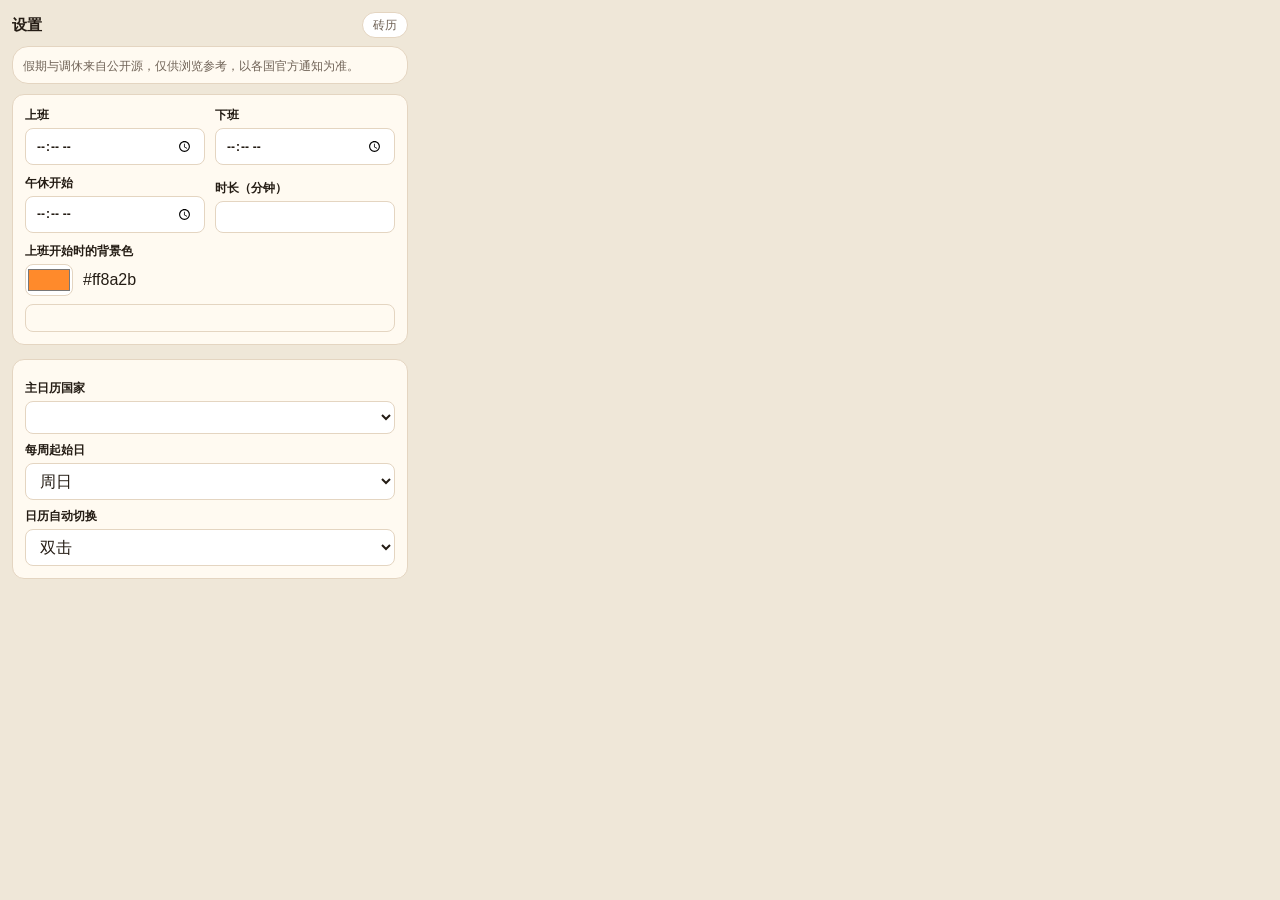
==== extension/options.html @ ad93bbd3 "Publish brickcal: holiday calendar extension with work-hour tracking. Co-authored-by: Cursor <cursor" ====
<!doctype html>
<html lang="zh-CN">
  <head>
    <meta charset="utf-8" />
    <title>砖历 · 设置</title>
    <link rel="stylesheet" href="popup.css" />
    <link rel="stylesheet" href="options.css" />
  </head>
  <body class="options-page">
    <header class="popup-head">
      <b>设置</b>
      <span class="home-chip">砖历</span>
    </header>
    <p class="hint">假期与调休来自公开源，仅供浏览参考，以各国官方通知为准。</p>
    <section class="opt-block">
      <div class="opt-inline">
        <label class="opt-field" for="workStart">
          上班
          <input id="workStart" type="time" />
        </label>
        <label class="opt-field" for="workEnd">
          下班
          <input id="workEnd" type="time" />
        </label>
      </div>
      <div class="opt-inline">
        <label class="opt-field" for="lunchStart">
          午休开始
          <input id="lunchStart" type="time" />
        </label>
        <label class="opt-field" for="lunchMinutes">
          时长（分钟）
          <input id="lunchMinutes" type="number" min="0" max="240" step="15" />
        </label>
      </div>
      <label for="workColor">上班开始时的背景色</label>
      <div class="color-row">
        <input id="workColor" type="color" value="#ff8a2b" />
        <span id="workColorText">#ff8a2b</span>
      </div>
      <div class="color-preview" id="colorPreview" aria-hidden="true"></div>
    </section>
    <section class="opt-block">
      <label for="homeSelect">主日历国家</label>
      <select id="homeSelect"></select>
      <label for="weekStart">每周起始日</label>
      <select id="weekStart">
        <option value="sun">周日</option>
        <option value="mon">周一</option>
      </select>
      <label for="monthSwitch">日历自动切换</label>
      <select id="monthSwitch">
        <option value="dblclick">双击</option>
        <option value="click">单击</option>
      </select>
    </section>
    <p class="save-msg" id="saveMsg" hidden>已保存</p>
    <script src="zh-names.js"></script>
    <script src="holiday.js"></script>
    <script src="work-copy.js"></script>
    <script src="options.js"></script>
  </body>
</html>
---- extension/popup.css ----
:root {
  --bg: #efe7d8;
  --ink: #241c14;
  --muted: #6f6256;
  --paper: #fffaf1;
  --line: #e4d5c1;
  --accent: #c45c26;
  --work: #c45c26;
  --rest: #2f6f5e;
  --weekend: #d94b4b;
}

* {
  box-sizing: border-box;
}

html,
body {
  margin: 0;
}

body {
  --world-item: 50px;
  --world-gap: 6px;
  --main-w: 428px;
  --work-w: 292px;
  width: calc(var(--main-w) + var(--work-w));
  display: flex;
  flex-direction: column;
  align-items: stretch;
  overflow: hidden;
  color: var(--ink);
  font-family: "Segoe UI", "PingFang SC", "Microsoft YaHei", sans-serif;
  background: var(--bg);
}

.board {
  display: flex;
  flex-direction: row;
  align-items: stretch;
  width: 100%;
}

.main {
  width: var(--main-w);
  flex: 0 0 var(--main-w);
  min-width: var(--main-w);
  display: flex;
  flex-direction: column;
  padding: 12px;
}

.work-rail {
  flex: 0 0 var(--work-w);
  width: var(--work-w);
  display: flex;
  padding: 12px 12px 12px 0;
}

.work-panel {
  --work-top: #ff8a2b;
  --work-mid: #ff6a1f;
  --work-bottom: #f04d18;
  height: 100%;
  min-height: 480px;
  flex: 1;
  border-radius: 16px;
  background: linear-gradient(
    180deg,
    var(--work-top) 0%,
    var(--work-mid) 42%,
    var(--work-bottom) 100%
  );
  color: #fff;
  padding: 16px 14px 14px;
  display: flex;
  flex-direction: column;
  transition: background 0.8s ease;
}

.work-slogan {
  margin: 0;
  font-size: 0.88rem;
  font-weight: 700;
  line-height: 1.45;
  min-height: 2.5em;
}

.work-slogan.swap,
.work-quote.swap {
  animation: quote-swap 0.45s ease;
}

.work-ring-wrap {
  flex: 1;
  display: grid;
  place-items: center;
  min-height: 160px;
}

.work-overtime {
  --over-pct: 0%;
  position: relative;
  width: 228px;
  height: 228px;
  display: grid;
  place-items: center;
  background: transparent;
}

.work-over-svg,
.work-ring-svg {
  position: absolute;
  inset: 0;
  width: 100%;
  height: 100%;
  overflow: visible;
  pointer-events: none;
  shape-rendering: geometricPrecision;
}

.work-over-track,
.work-over-progress {
  fill: none;
  stroke-width: 16;
  stroke-linecap: butt;
}

.work-over-track {
  stroke: transparent;
}

.work-overtime.on .work-over-track {
  stroke: rgba(40, 6, 4, 0.32);
}

.work-over-progress {
  stroke: #8a120c;
}

.work-ring {
  --work-core-top: #ff7a24;
  --work-core-bottom: #ff5c16;
  position: relative;
  width: 196px;
  height: 196px;
  display: grid;
  place-items: center;
  background: transparent;
}

.work-ring-track,
.work-ring-progress {
  fill: none;
  stroke-width: 20;
  stroke-linecap: butt;
}

.work-ring-track {
  stroke: rgba(255, 255, 255, 0.22);
}

.work-ring-progress {
  stroke: #fff;
}

.work-ring-core {
  width: 156px;
  height: 156px;
  border-radius: 50%;
  background: linear-gradient(180deg, var(--work-core-top), var(--work-core-bottom));
  display: grid;
  place-items: center;
  align-content: center;
  text-align: center;
  transition: background 0.8s ease;
}

.work-ring .ring-status {
  display: block;
  font-size: 1.05rem;
  font-weight: 800;
  letter-spacing: 0.02em;
  color: #fffaf1;
}

.work-panel.rest .ring-status {
  color: #d9f6e8;
}

.work-ring small {
  display: block;
  opacity: 0.92;
  font-size: 0.72rem;
  margin-top: 2px;
}

.work-ring b {
  display: block;
  margin-top: 4px;
  font-size: 1.25rem;
  font-variant-numeric: tabular-nums;
  letter-spacing: 0.04em;
}

.work-quote {
  margin: 8px 0 0;
  background: rgba(90, 20, 0, 0.28);
  border-radius: 10px;
  padding: 10px 12px;
  font-size: 0.82rem;
  line-height: 1.5;
  min-height: 3.2em;
}

@keyframes quote-swap {
  from { opacity: 0.2; transform: translateY(4px); }
  to { opacity: 1; transform: translateY(0); }
}

@media (prefers-reduced-motion: reduce) {
  .work-panel {
    transition: none;
  }
  .work-quote.swap,
  .work-slogan.swap {
    animation: none;
  }
}

.day-head {
  display: flex;
  align-items: flex-start;
  justify-content: space-between;
  gap: 8px;
  margin: 0 0 10px;
  padding: 0 0 10px;
  border-bottom: 1px solid rgba(255, 255, 255, 0.18);
}

.day-when {
  min-width: 0;
  text-align: left;
}

.day-when .k {
  font-size: 12px;
  color: rgba(255, 250, 241, 0.88);
}

.day-when .hero-lunar {
  margin-top: 3px;
  font-size: 12px;
  color: rgba(255, 250, 241, 0.78);
}

.home-chip {
  flex: 0 0 auto;
  font-size: 12px;
  background: #fff;
  border: 1px solid var(--line);
  border-radius: 99px;
  padding: 5px 10px;
  color: var(--muted);
  line-height: 1.2;
  text-align: center;
}

.work-panel .home-chip {
  display: inline-block;
  max-width: 46%;
  margin-top: 0;
  background: rgba(255, 255, 255, 0.16);
  border-color: rgba(255, 255, 255, 0.32);
  color: #fffaf1;
  font-weight: 650;
  overflow: hidden;
  text-overflow: ellipsis;
  white-space: nowrap;
}

#yearNote {
  margin: 0 0 8px;
  font-size: 11px;
  color: var(--muted);
}

.cal {
  margin: 0;
  background: #fff;
  border: 1px solid var(--line);
  border-radius: 16px;
  padding: 10px 8px 8px;
  flex: 0 0 auto;
}

.cal-nav {
  display: flex;
  align-items: center;
  gap: 6px;
  padding: 2px 6px 8px;
}

.cal-nav button {
  width: 30px;
  height: 30px;
  border: 1px solid var(--line);
  background: #fffaf1;
  border-radius: 9px;
  cursor: pointer;
  font-weight: 700;
  color: var(--ink);
}

.cal-nav button:hover {
  background: #f3e6d4;
}

.cal-nav .t {
  flex: 1;
  text-align: center;
  font-weight: 750;
  font-size: 1rem;
  letter-spacing: 0.04em;
}

.cal-nav #calToday {
  width: auto;
  padding: 0 10px;
  border: 0;
  background: var(--accent);
  color: #fffaf1;
}

.cal-nav #calToday:hover {
  background: #a84c1e;
  color: #fffaf1;
}

.cal-nav .rest-wrap {
  position: relative;
  flex: 0 0 auto;
}

.cal-nav #calRest {
  width: auto;
  padding: 0 10px;
  border: 0;
  background: var(--rest);
  color: #fffaf1;
}

.cal-nav #calRest:hover,
.cal-nav #calRest[aria-expanded="true"] {
  background: #245a4c;
  color: #fffaf1;
}

.rest-menu {
  position: absolute;
  top: calc(100% + 4px);
  right: 0;
  z-index: 20;
  min-width: 228px;
  max-height: 280px;
  overflow-x: hidden;
  overflow-y: auto;
  background: #fff;
  border: 1px solid var(--line);
  border-radius: 12px;
  box-shadow: 0 10px 28px rgba(36, 28, 20, 0.16);
  padding: 4px;
}

.rest-menu[hidden] {
  display: none;
}

.rest-menu .empty {
  margin: 0;
  padding: 12px 10px;
  color: var(--muted);
  font-size: 12px;
  text-align: center;
}

.cal-nav .rest-menu button {
  display: flex;
  align-items: baseline;
  justify-content: space-between;
  gap: 10px;
  width: 100%;
  height: auto;
  min-height: 34px;
  border: 0;
  border-radius: 8px;
  background: transparent;
  padding: 6px 10px;
  text-align: left;
  font-weight: 650;
}

.cal-nav .rest-menu button:hover {
  background: #f7efe3;
}

.rest-menu .name {
  flex: 1;
  min-width: 0;
  overflow: hidden;
  text-overflow: ellipsis;
  white-space: nowrap;
}

.rest-menu .when {
  flex: 0 0 auto;
  color: var(--muted);
  font-size: 11px;
  font-weight: 600;
}

.cal-nav #setBtn {
  width: auto;
  padding: 0 10px;
  border-color: #efd2b8;
  color: var(--accent);
}

.grid {
  display: grid;
  grid-template-columns: repeat(7, 1fr);
  gap: 2px 0;
}

.dow,
.cell {
  text-align: center;
  font-size: 11px;
  padding: 4px 0;
}

.dow {
  color: var(--muted);
  font-weight: 650;
  padding: 6px 0 8px;
}

.dow.wk,
.cell.wk .n,
.cell.wk .s {
  color: var(--weekend);
}

.cell {
  border: 0;
  background: transparent;
  border-radius: 10px;
  cursor: pointer;
  min-height: 46px;
  display: flex;
  flex-direction: column;
  align-items: center;
  justify-content: center;
  gap: 1px;
}

.cell:hover {
  background: #f7efe3;
}

.cell .n {
  font-size: 14px;
  font-weight: 700;
  line-height: 1.1;
}

.cell .s {
  font-size: 10px;
  color: var(--muted);
  line-height: 1.15;
  max-width: 100%;
  overflow: hidden;
  text-overflow: ellipsis;
  white-space: nowrap;
  padding: 0 2px;
}

.cell.out {
  opacity: 0.34;
}

.cell.fest .s {
  color: var(--accent);
  font-weight: 700;
}

.cell.lunar .s {
  color: #8a7b6d;
}

.cell.shift {
  background: #f6e4d4;
}

.cell.shift .s {
  color: var(--accent);
  font-weight: 700;
}

.cell.fest:not(.on):not(.shift) {
  background: #fff4ea;
}

.cell.today:not(.on) {
  background: #fff0e0;
}

.cell.today .n {
  color: var(--accent);
}

.cell.on {
  background: #eef4ff;
  box-shadow: inset 0 0 0 2px #4c8dff;
}

.next-holidays {
  margin: 0;
  padding: 10px 12px;
  background: #f7efe3;
  border-radius: 10px;
  font-size: 13px;
  line-height: 1.55;
  color: var(--ink);
}

.hint {
  flex: 1 1 auto;
  display: flex;
  flex-direction: column;
  min-height: 0;
  margin-top: 8px;
  background: var(--paper);
  border: 1px solid var(--line);
  border-radius: 16px;
  padding: 10px 10px 8px;
}

.hint h2 {
  margin: 10px 2px 8px;
  font-size: 12px;
  color: var(--muted);
  font-weight: 650;
  text-align: center;
}

.world-scroll {
  flex: 0 0 auto;
  min-height: 0;
  overflow: hidden;
  display: flex;
  flex-direction: column;
  gap: var(--world-gap);
}

.more-btn {
  display: block;
  margin: 8px auto 0;
  border: 1px solid #efd2b8;
  background: #fff;
  color: var(--accent);
  border-radius: 99px;
  padding: 6px 16px;
  font-weight: 700;
  cursor: pointer;
  font: inherit;
}

.more-btn:hover {
  background: #fff4ea;
}

.more-btn[hidden] {
  display: none;
}

.world-layer {
  position: fixed;
  inset: 0;
  z-index: 30;
  background: rgba(36, 28, 20, 0.4);
  display: flex;
  align-items: center;
  justify-content: center;
  padding: 18px;
}

.world-layer[hidden] {
  display: none;
}

.world-sheet {
  width: min(520px, 100%);
  max-height: 80%;
  background: var(--paper);
  border: 1px solid var(--line);
  border-radius: 16px;
  box-shadow: 0 16px 40px rgba(36, 28, 20, 0.24);
  display: flex;
  flex-direction: column;
  min-height: 0;
}

.world-sheet-head {
  padding: 12px 14px 8px;
  font-size: 13px;
  font-weight: 700;
  text-align: center;
  color: var(--ink);
}

.world-sheet-list {
  overflow-x: hidden;
  overflow-y: auto;
  display: flex;
  flex-direction: column;
  gap: var(--world-gap);
  padding: 0 10px 10px;
  min-height: 0;
}

.world-scroll .empty {
  margin: 0;
  padding: 14px 10px;
  color: var(--muted);
  font-size: 13px;
  background: #fff;
  border: 1px dashed var(--line);
  border-radius: 10px;
}

.row {
  display: flex;
  gap: 8px;
  align-items: center;
  flex: 0 0 var(--world-item);
  height: var(--world-item);
  background: #fff;
  border: 1px solid var(--line);
  border-radius: 10px;
  padding: 0 12px;
}

.flag {
  width: 28px;
  height: 28px;
  border-radius: 8px;
  background: #efe0cc;
  display: grid;
  place-items: center;
  font-size: 10px;
  font-weight: 800;
}

.row .name {
  flex: 1;
  font-size: 13px;
  font-weight: 700;
  overflow: hidden;
  text-overflow: ellipsis;
  white-space: nowrap;
}

.row .meta {
  font-size: 11px;
  color: var(--muted);
  max-width: 46%;
  overflow: hidden;
  text-overflow: ellipsis;
  white-space: nowrap;
}

.settings {
  margin: 0 12px 12px;
  background: #fff;
  border: 1px solid var(--line);
  border-radius: 12px;
  padding: 10px;
  font-size: 12px;
  color: var(--muted);
}

.settings .hint {
  margin: 0 0 8px;
  line-height: 1.45;
}

.settings > label {
  display: block;
  margin: 8px 0 4px;
  font-weight: 650;
  color: var(--ink);
}

#homeSelect {
  width: 100%;
  border: 1px solid var(--line);
  border-radius: 8px;
  padding: 6px 8px;
  background: #fff;
  color: var(--ink);
  font: inherit;
}

.watch {
  max-height: 180px;
  overflow-y: auto;
  display: flex;
  flex-direction: column;
  gap: 2px;
  border: 1px solid var(--line);
  border-radius: 8px;
  padding: 4px;
  background: #f7efe3;
}

.chk {
  display: flex;
  align-items: center;
  gap: 6px;
  margin: 0;
  padding: 4px 6px;
  color: var(--ink);
  cursor: pointer;
  border-radius: 6px;
}

.chk:hover {
  background: #efe0cc;
}
---- extension/options.css ----
body.options-page {
  width: 420px;
  min-height: 560px;
  display: block;
  padding-bottom: 16px;
}

.options-page .popup-head {
  display: flex;
  align-items: center;
  justify-content: space-between;
  padding: 12px 12px 8px;
}

.options-page .popup-head b {
  font-size: 0.95rem;
}

.options-page .hint {
  margin: 0 12px 10px;
  font-size: 12px;
  color: var(--muted);
  line-height: 1.5;
}

.options-page .hint.tight {
  margin: 8px 0 0;
}

.opt-block {
  margin: 0 12px 14px;
  background: var(--paper);
  border: 1px solid var(--line);
  border-radius: 12px;
  padding: 12px;
}

.opt-block label {
  display: block;
  margin: 8px 0 4px;
  font-weight: 650;
  font-size: 12px;
}

.opt-inline {
  display: flex;
  gap: 10px;
  align-items: flex-end;
}

.opt-inline + .opt-inline {
  margin-top: 10px;
}

.opt-block .opt-field {
  flex: 1;
  min-width: 0;
  margin: 0;
  display: flex;
  flex-direction: column;
  gap: 4px;
}

.opt-block .opt-inline + label {
  margin-top: 10px;
}

.opt-block input[type="time"],
.opt-block input[type="number"],
.opt-block select {
  width: 100%;
  border: 1px solid var(--line);
  border-radius: 8px;
  padding: 8px 10px;
  background: #fff;
  color: var(--ink);
  font: inherit;
}

.color-row {
  display: flex;
  align-items: center;
  gap: 10px;
}

.color-row input[type="color"] {
  width: 48px;
  height: 32px;
  padding: 0;
  border: 1px solid var(--line);
  border-radius: 8px;
  background: #fff;
  cursor: pointer;
}

.color-preview {
  margin-top: 8px;
  height: 28px;
  border-radius: 8px;
  border: 1px solid var(--line);
}

.options-page .watch {
  max-height: 220px;
}

.save-msg {
  margin: 0 12px;
  font-size: 12px;
  color: var(--rest);
  font-weight: 700;
}
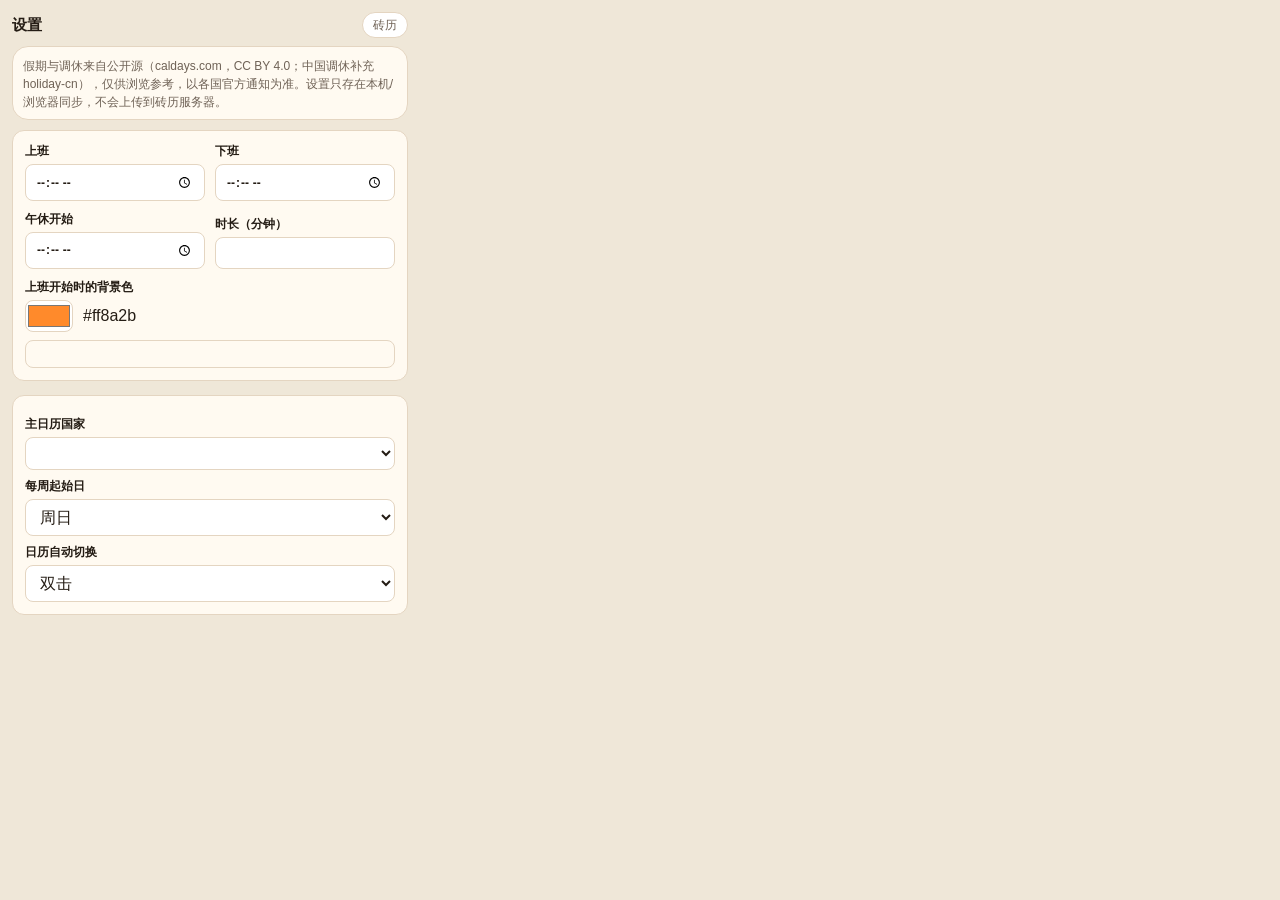
==== commit e4365805: "Add store-ready icons, privacy policy, README, and packaging for Chrome Web Store. Co-authored-by: C" ====
--- a/extension/options.html
+++ b/extension/options.html
@@ -11,7 +11,7 @@
       <b>设置</b>
       <span class="home-chip">砖历</span>
     </header>
-    <p class="hint">假期与调休来自公开源，仅供浏览参考，以各国官方通知为准。</p>
+    <p class="hint">假期与调休来自公开源（caldays.com，CC BY 4.0；中国调休补充 holiday-cn），仅供浏览参考，以各国官方通知为准。设置只存在本机/浏览器同步，不会上传到砖历服务器。</p>
     <section class="opt-block">
       <div class="opt-inline">
         <label class="opt-field" for="workStart">
--- a/extension/popup.css
+++ b/extension/popup.css
@@ -494,6 +494,11 @@
   font-weight: 700;
 }
 
+.cell.term .s {
+  color: var(--rest);
+  font-weight: 700;
+}
+
 .cell.lunar .s {
   color: #8a7b6d;
 }
@@ -522,6 +527,85 @@
 .cell.on {
   background: #eef4ff;
   box-shadow: inset 0 0 0 2px #4c8dff;
+}
+
+.cell[data-tip="1"] {
+  cursor: help;
+}
+
+.day-tip {
+  position: fixed;
+  z-index: 50;
+  min-width: 148px;
+  max-width: 220px;
+  padding: 8px 10px;
+  background: #fffaf1;
+  border: 1px solid var(--line);
+  border-radius: 12px;
+  box-shadow: 0 10px 28px rgba(36, 28, 20, 0.18);
+  opacity: 0;
+  transform: translateY(4px);
+  transition: opacity 0.28s ease, transform 0.28s ease;
+  pointer-events: auto;
+}
+
+.day-tip[hidden] {
+  display: none;
+}
+
+.day-tip.on {
+  opacity: 1;
+  transform: translateY(0);
+}
+
+.day-tip-head {
+  font-size: 11px;
+  font-weight: 700;
+  color: var(--muted);
+  margin-bottom: 6px;
+}
+
+.day-tip-list {
+  list-style: none;
+  margin: 0;
+  padding: 0;
+  display: flex;
+  flex-direction: column;
+  gap: 4px;
+}
+
+.day-tip-list li {
+  display: flex;
+  align-items: baseline;
+  justify-content: space-between;
+  gap: 10px;
+  font-size: 12px;
+  line-height: 1.35;
+}
+
+.day-tip-list .k {
+  flex: 0 0 auto;
+  color: var(--muted);
+  font-size: 11px;
+}
+
+.day-tip-list .v {
+  flex: 1;
+  text-align: right;
+  font-weight: 700;
+  color: var(--ink);
+}
+
+.day-tip-list li.fest .v {
+  color: var(--accent);
+}
+
+.day-tip-list li.term .v {
+  color: var(--rest);
+}
+
+.day-tip-list li.shift .v {
+  color: var(--accent);
 }
 
 .next-holidays {
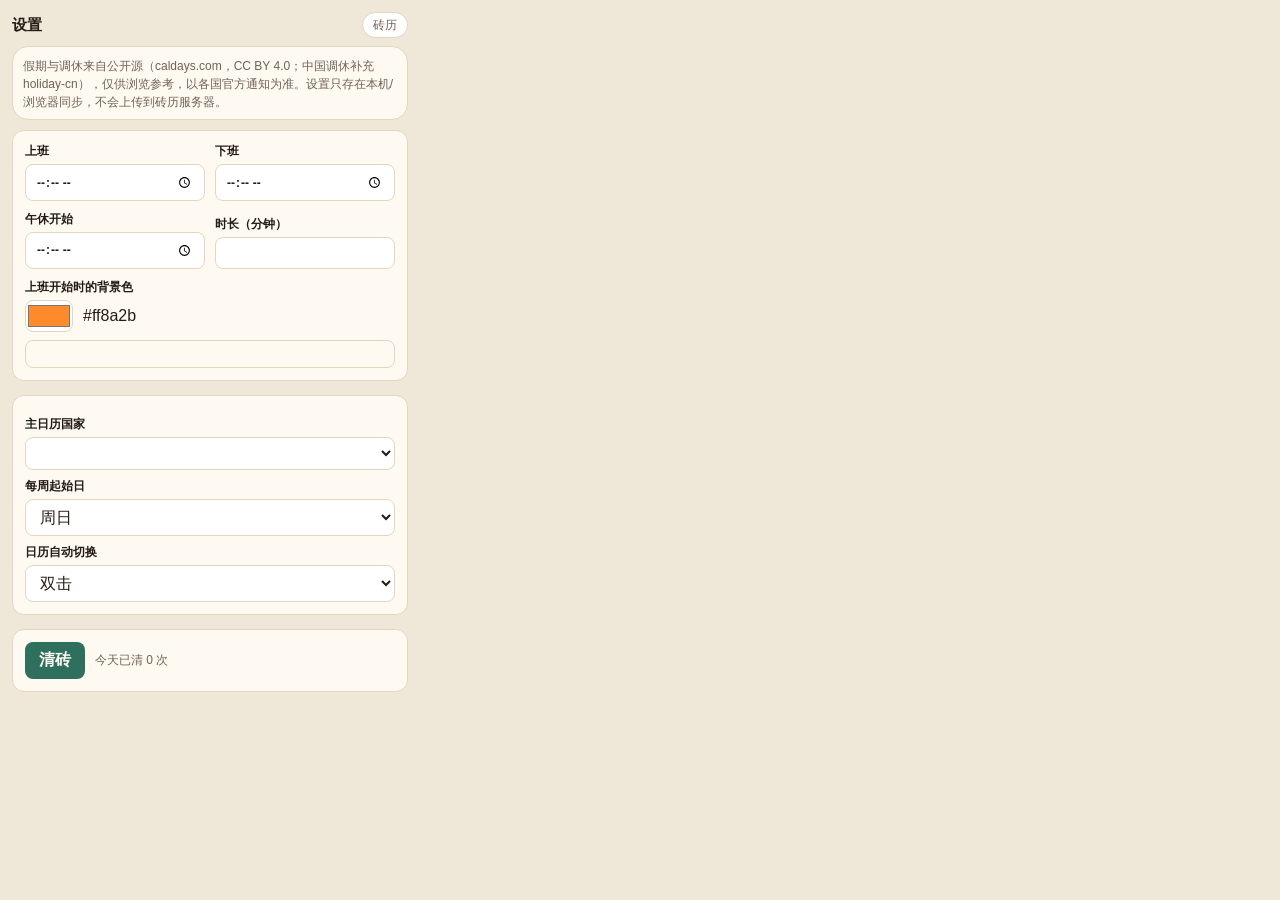
==== commit c732a97d: "Add brick pile animation with clear, manual drop, and stable layout. Keep work-panel height tied to " ====
--- a/extension/options.html
+++ b/extension/options.html
@@ -54,10 +54,17 @@
         <option value="click">单击</option>
       </select>
     </section>
+    <section class="opt-block">
+      <div class="clear-row">
+        <button type="button" id="clearBricks">清砖</button>
+        <span class="clear-stat" id="clearStat">今天已清 0 次</span>
+      </div>
+    </section>
     <p class="save-msg" id="saveMsg" hidden>已保存</p>
     <script src="zh-names.js"></script>
     <script src="holiday.js"></script>
     <script src="work-copy.js"></script>
+    <script src="brick-fall.js"></script>
     <script src="options.js"></script>
   </body>
 </html>
--- a/extension/popup.css
+++ b/extension/popup.css
@@ -35,34 +35,41 @@
 }
 
 .board {
-  display: flex;
-  flex-direction: row;
-  align-items: stretch;
+  position: relative;
   width: 100%;
+  min-height: 504px;
 }
 
 .main {
+  position: relative;
+  z-index: 1;
   width: var(--main-w);
-  flex: 0 0 var(--main-w);
-  min-width: var(--main-w);
   display: flex;
   flex-direction: column;
   padding: 12px;
 }
 
 .work-rail {
-  flex: 0 0 var(--work-w);
+  position: absolute;
+  top: 0;
+  right: 0;
+  bottom: 0;
   width: var(--work-w);
   display: flex;
   padding: 12px 12px 12px 0;
+  box-sizing: border-box;
+  min-height: 0;
+  overflow: hidden;
 }
 
 .work-panel {
   --work-top: #ff8a2b;
   --work-mid: #ff6a1f;
   --work-bottom: #f04d18;
+  position: relative;
+  overflow: hidden;
   height: 100%;
-  min-height: 480px;
+  min-height: 0;
   flex: 1;
   border-radius: 16px;
   background: linear-gradient(
@@ -71,19 +78,53 @@
     var(--work-mid) 42%,
     var(--work-bottom) 100%
   );
+  background-size: 100% 140%;
   color: #fff;
-  padding: 16px 14px 14px;
-  display: flex;
-  flex-direction: column;
+  padding: 0;
+  display: flex;
+  flex-direction: column;
+  user-select: none;
   transition: background 0.8s ease;
+  animation: work-bg-drift 22s ease-in-out infinite;
+}
+
+.brick-layer {
+  position: absolute;
+  inset: 0;
+  z-index: 0;
+  width: 100%;
+  height: 100%;
+  pointer-events: none;
+}
+
+.work-panel-ui {
+  position: relative;
+  z-index: 1;
+  height: 100%;
+  min-height: 0;
+  padding: 12px;
+  display: flex;
+  flex-direction: column;
+}
+
+@keyframes work-bg-drift {
+  0%,
+  100% {
+    background-position: 50% 0%;
+  }
+  50% {
+    background-position: 50% 100%;
+  }
 }
 
 .work-slogan {
   margin: 0;
+  flex: 0 0 auto;
   font-size: 0.88rem;
   font-weight: 700;
   line-height: 1.45;
-  min-height: 2.5em;
+  max-height: 4.35em;
+  overflow: hidden;
 }
 
 .work-slogan.swap,
@@ -92,10 +133,11 @@
 }
 
 .work-ring-wrap {
-  flex: 1;
+  flex: 1 1 auto;
   display: grid;
   place-items: center;
-  min-height: 160px;
+  min-height: 120px;
+  overflow: hidden;
 }
 
 .work-overtime {
@@ -205,12 +247,14 @@
 
 .work-quote {
   margin: 8px 0 0;
+  flex: 0 0 auto;
   background: rgba(90, 20, 0, 0.28);
   border-radius: 10px;
   padding: 10px 12px;
   font-size: 0.82rem;
   line-height: 1.5;
-  min-height: 3.2em;
+  max-height: 7.5em;
+  overflow: hidden;
 }
 
 @keyframes quote-swap {
@@ -221,6 +265,8 @@
 @media (prefers-reduced-motion: reduce) {
   .work-panel {
     transition: none;
+    animation: none;
+    background-size: 100% 100%;
   }
   .work-quote.swap,
   .work-slogan.swap {
--- a/extension/options.css
+++ b/extension/options.css
@@ -104,6 +104,32 @@
   max-height: 220px;
 }
 
+.clear-row {
+  display: flex;
+  align-items: center;
+  gap: 10px;
+}
+
+.clear-row button {
+  border: 0;
+  background: var(--rest);
+  color: #fffaf1;
+  border-radius: 8px;
+  padding: 8px 14px;
+  font: inherit;
+  font-weight: 700;
+  cursor: pointer;
+}
+
+.clear-row button:hover {
+  background: #245a4c;
+}
+
+.clear-stat {
+  font-size: 12px;
+  color: var(--muted);
+}
+
 .save-msg {
   margin: 0 12px;
   font-size: 12px;
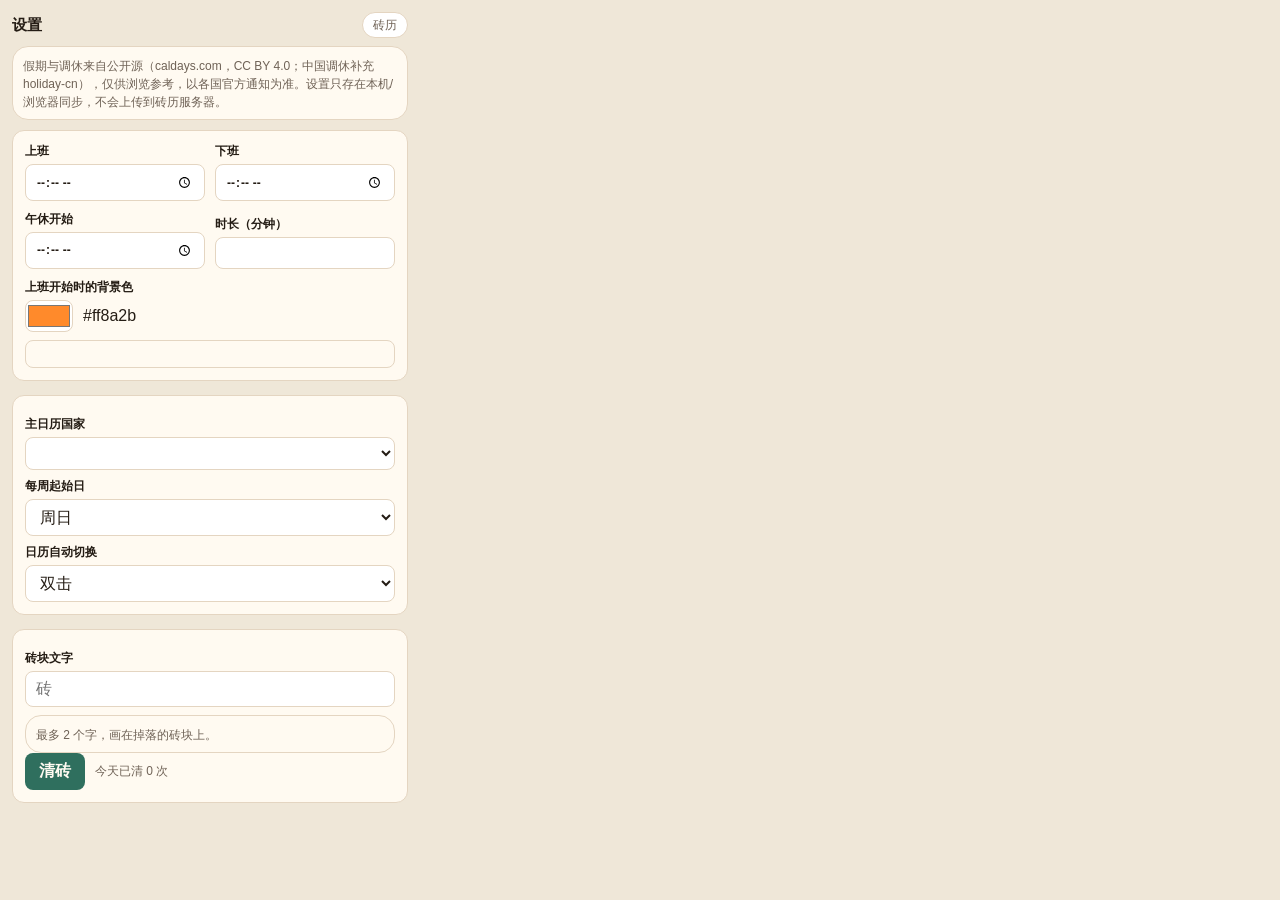
==== commit 3d6df6db: "Fix brick pile save and keep auto-drop until the visual cap. Persist piles in local storage to avoid" ====
--- a/extension/options.html
+++ b/extension/options.html
@@ -55,6 +55,9 @@
       </select>
     </section>
     <section class="opt-block">
+      <label for="brickLabel">砖块文字</label>
+      <input id="brickLabel" type="text" maxlength="4" placeholder="砖" />
+      <p class="hint tight">最多 2 个字，画在掉落的砖块上。</p>
       <div class="clear-row">
         <button type="button" id="clearBricks">清砖</button>
         <span class="clear-stat" id="clearStat">今天已清 0 次</span>
--- a/extension/popup.css
+++ b/extension/popup.css
@@ -177,7 +177,7 @@
 }
 
 .work-over-progress {
-  stroke: #8a120c;
+  stroke: rgba(138, 18, 12, 0.72);
 }
 
 .work-ring {
@@ -199,23 +199,39 @@
 }
 
 .work-ring-track {
-  stroke: rgba(255, 255, 255, 0.22);
+  stroke: rgba(255, 255, 255, 0.18);
 }
 
 .work-ring-progress {
-  stroke: #fff;
+  stroke: rgba(255, 255, 255, 0.78);
 }
 
 .work-ring-core {
+  position: relative;
   width: 156px;
   height: 156px;
   border-radius: 50%;
-  background: linear-gradient(180deg, var(--work-core-top), var(--work-core-bottom));
+  background: transparent;
   display: grid;
   place-items: center;
   align-content: center;
   text-align: center;
-  transition: background 0.8s ease;
+}
+
+.work-ring-core::before {
+  content: "";
+  position: absolute;
+  inset: 0;
+  border-radius: 50%;
+  background: linear-gradient(180deg, var(--work-core-top), var(--work-core-bottom));
+  opacity: 0.58;
+  transition: background 0.8s ease, opacity 0.8s ease;
+  z-index: 0;
+}
+
+.work-ring-core > * {
+  position: relative;
+  z-index: 1;
 }
 
 .work-ring .ring-status {
--- a/extension/options.css
+++ b/extension/options.css
@@ -1,8 +1,16 @@
+html {
+  overflow-x: hidden;
+  overflow-y: auto;
+}
+
 body.options-page {
   width: 420px;
-  min-height: 560px;
+  min-height: 100%;
+  height: auto;
   display: block;
   padding-bottom: 16px;
+  overflow-x: hidden;
+  overflow-y: auto;
 }
 
 .options-page .popup-head {
@@ -67,6 +75,7 @@
 
 .opt-block input[type="time"],
 .opt-block input[type="number"],
+.opt-block input[type="text"],
 .opt-block select {
   width: 100%;
   border: 1px solid var(--line);
